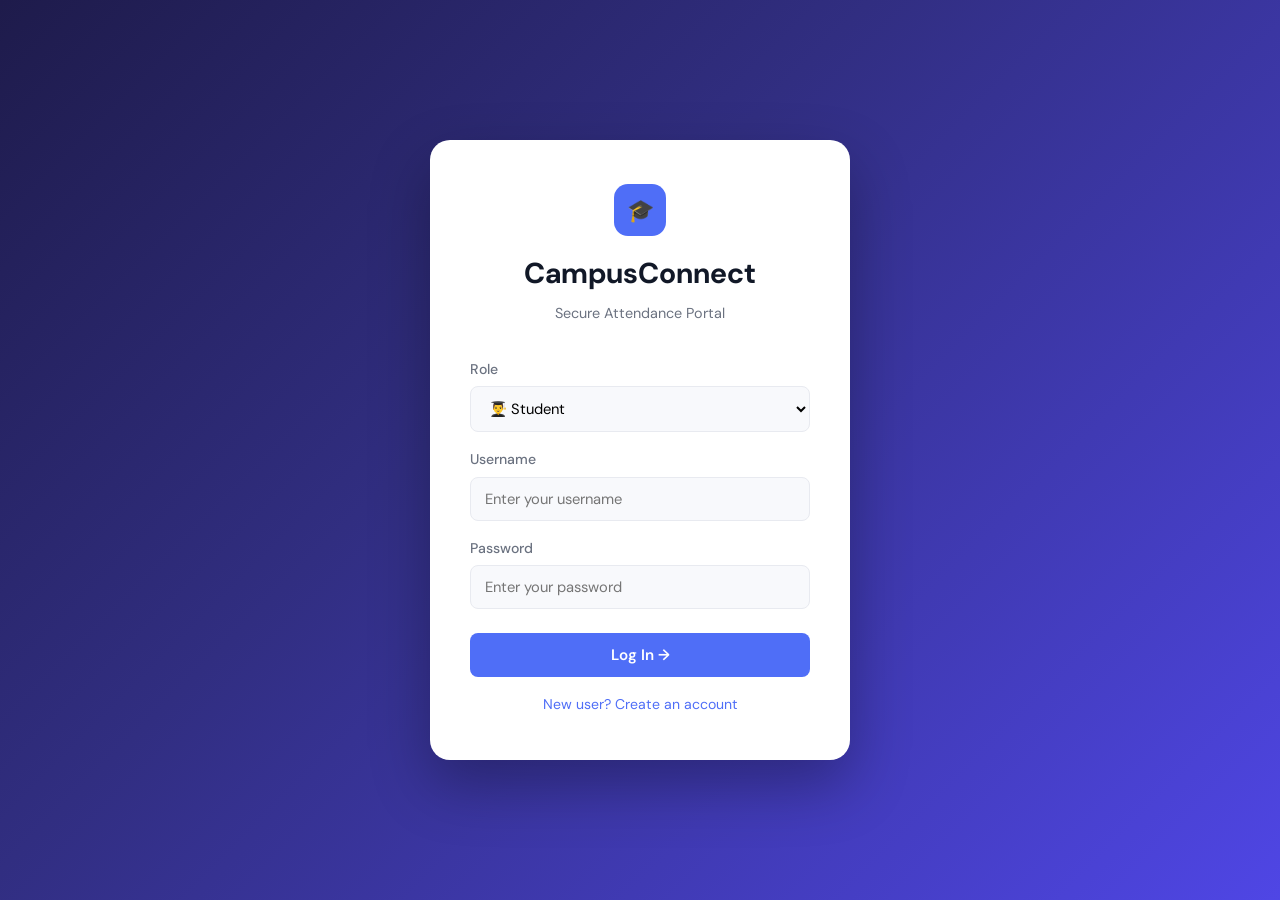
==== index.html @ d9d054f9 "Add files via upload" ====
<!DOCTYPE html>
<html lang="en">
<head>
  <meta charset="UTF-8">
  <title>CampusConnect — Login</title>
  <meta name="viewport" content="width=device-width, initial-scale=1.0">
  <link rel="stylesheet" href="style.css">
  <link rel="preconnect" href="https://fonts.googleapis.com">
  <link href="https://fonts.googleapis.com/css2?family=DM+Sans:wght@300;400;500;600;700&family=DM+Mono:wght@400;500&display=swap" rel="stylesheet">
</head>
<body>

<div class="login-wrapper">
  <div class="login-card">

    <div class="card-header-login">
      <div style="width:52px;height:52px;background:var(--primary);border-radius:14px;display:flex;align-items:center;justify-content:center;margin:0 auto 14px;font-size:22px;color:white;">🎓</div>
      <h1>CampusConnect</h1>
      <p>Secure Attendance Portal</p>
    </div>

    <!-- LOGIN -->
    <div id="loginBox">
      <div class="input-group">
        <label>Role</label>
        <select id="role">
          <option value="student">👨‍🎓 Student</option>
          <option value="faculty">👨‍🏫 Faculty</option>
          <option value="parent">👨‍👩‍👧 Parent</option>
          <option value="admin">👨‍💼 Admin</option>
        </select>
      </div>
      <div class="input-group">
        <label>Username</label>
        <input id="username" placeholder="Enter your username" autocomplete="off">
      </div>
      <div class="input-group">
        <label>Password</label>
        <input id="password" type="password" placeholder="Enter your password">
      </div>
      <button onclick="login()">Log In →</button>
      <p class="link" onclick="showRegister()">New user? Create an account</p>
    </div>

    <!-- REGISTER -->
    <div id="registerBox" style="display:none">
      <div class="input-group">
        <label>I am a...</label>
        <select id="regRole">
          <option value="student">Student</option>
          <option value="faculty">Faculty</option>
          <option value="parent">Parent</option>
          <option value="admin">Admin</option>
        </select>
      </div>
      <div class="input-group">
        <label>Username</label>
        <input id="regUsername" placeholder="Choose a username" autocomplete="off">
      </div>
      <div class="input-group">
        <label>Password</label>
        <input id="regPassword" type="password" placeholder="Choose a password">
      </div>
      <button onclick="register()">Create Account →</button>
      <p class="link" onclick="showLogin()">← Back to login</p>
    </div>

  </div>
</div>

<div id="toast" class="toast"></div>
<script src="script.js"></script>
</body>
</html>
---- style.css ----
@import url('https://fonts.googleapis.com/css2?family=DM+Sans:wght@300;400;500;600;700&family=DM+Mono:wght@400;500&display=swap');

/* ── TOKENS ────────────────────────────────────────────── */
:root {
  --bg:        #f4f6fb;
  --surface:   #ffffff;
  --surface2:  #f8f9fc;
  --border:    #e8eaf0;
  --primary:   #4f6ef7;
  --primary-d: #3a57e8;
  --primary-l: #eef1fe;
  --success:   #10b981;
  --success-l: #d1fae5;
  --warning:   #f59e0b;
  --warning-l: #fef3c7;
  --danger:    #ef4444;
  --danger-l:  #fee2e2;
  --info:      #3b82f6;
  --info-l:    #dbeafe;
  --text-1:    #111827;
  --text-2:    #6b7280;
  --text-3:    #9ca3af;
  --shadow-sm: 0 1px 3px rgba(0,0,0,.06), 0 1px 2px rgba(0,0,0,.04);
  --shadow:    0 4px 16px rgba(0,0,0,.07);
  --shadow-lg: 0 10px 40px rgba(0,0,0,.10);
  --radius:    14px;
  --radius-sm: 8px;
  --sidebar-w: 240px;
  --font: 'DM Sans', sans-serif;
  --mono: 'DM Mono', monospace;
}

/* ── RESET ─────────────────────────────────────────────── */
*, *::before, *::after { box-sizing: border-box; margin: 0; padding: 0; }
body { font-family: var(--font); background: var(--bg); color: var(--text-1); font-size: 15px; line-height: 1.6; height: 100vh; overflow: hidden; }
a { text-decoration: none; color: inherit; }
button { font-family: var(--font); cursor: pointer; border: none; }
input, select, textarea { font-family: var(--font); }

/* ── SHELL ─────────────────────────────────────────────── */
.app-shell { display: flex; height: 100vh; width: 100vw; overflow: hidden; }

/* ── SIDEBAR ───────────────────────────────────────────── */
.sidebar {
  width: var(--sidebar-w);
  background: var(--surface);
  border-right: 1px solid var(--border);
  display: flex;
  flex-direction: column;
  flex-shrink: 0;
  transition: transform .25s ease;
  z-index: 200;
  overflow: hidden;
}

.sidebar-brand {
  display: flex;
  align-items: center;
  gap: 12px;
  padding: 22px 20px 18px;
  border-bottom: 1px solid var(--border);
}
.brand-icon {
  width: 36px; height: 36px;
  background: var(--primary);
  border-radius: 10px;
  display: flex; align-items: center; justify-content: center;
  color: white; font-size: 16px;
  flex-shrink: 0;
}
.brand-name { font-weight: 700; font-size: 1rem; color: var(--text-1); }

.sidebar-nav {
  flex: 1;
  padding: 14px 12px;
  display: flex;
  flex-direction: column;
  gap: 4px;
  overflow-y: auto;
}

.nav-item {
  display: flex;
  align-items: center;
  gap: 12px;
  padding: 10px 14px;
  border-radius: var(--radius-sm);
  color: var(--text-2);
  font-weight: 500;
  font-size: .9rem;
  transition: all .15s;
  position: relative;
}
.nav-item i { width: 18px; text-align: center; font-size: 15px; }
.nav-item:hover { background: var(--surface2); color: var(--text-1); }
.nav-item.active { background: var(--primary-l); color: var(--primary); }
.nav-item.active i { color: var(--primary); }
.nav-badge {
  margin-left: auto;
  width: 8px; height: 8px;
  background: var(--danger);
  border-radius: 50%;
}

.sidebar-footer {
  padding: 14px 12px;
  border-top: 1px solid var(--border);
  display: flex;
  align-items: center;
  gap: 10px;
}
.user-pill {
  flex: 1;
  display: flex;
  align-items: center;
  gap: 10px;
  cursor: pointer;
  overflow: hidden;
}
.user-avatar {
  width: 34px; height: 34px;
  background: var(--primary);
  border-radius: 50%;
  display: flex; align-items: center; justify-content: center;
  color: white; font-weight: 700; font-size: .85rem;
  flex-shrink: 0;
}
.user-name { font-weight: 600; font-size: .85rem; white-space: nowrap; overflow: hidden; text-overflow: ellipsis; }
.user-role { font-size: .75rem; color: var(--text-2); text-transform: capitalize; }
.logout-btn {
  width: 32px; height: 32px;
  border-radius: var(--radius-sm);
  background: var(--danger-l);
  color: var(--danger);
  display: flex; align-items: center; justify-content: center;
  font-size: 14px;
  transition: background .15s;
  flex-shrink: 0;
}
.logout-btn:hover { background: var(--danger); color: white; }

/* ── MAIN AREA ─────────────────────────────────────────── */
.main-area {
  flex: 1;
  display: flex;
  flex-direction: column;
  overflow: hidden;
  min-width: 0;
}

/* ── TOPBAR ────────────────────────────────────────────── */
.topbar {
  background: var(--surface);
  border-bottom: 1px solid var(--border);
  padding: 0 28px;
  height: 64px;
  display: flex;
  align-items: center;
  gap: 16px;
  flex-shrink: 0;
  z-index: 100;
}
.sidebar-toggle {
  display: none;
  background: none;
  color: var(--text-2);
  font-size: 18px;
  padding: 6px;
}
.topbar-left { flex: 1; min-width: 0; }
.page-title { font-size: 1.2rem; font-weight: 700; }
.page-date { font-size: .8rem; color: var(--text-2); }
.topbar-right { display: flex; align-items: center; gap: 12px; flex-shrink: 0; }

.subject-pill {
  background: var(--surface2);
  border: 1px solid var(--border);
  border-radius: 20px;
  padding: 6px 14px;
  font-size: .85rem;
  color: var(--text-1);
  font-weight: 500;
  outline: none;
  cursor: pointer;
}
.subject-pill-sm { padding: 5px 12px; font-size: .8rem; }
.notif-btn {
  position: relative;
  width: 38px; height: 38px;
  border-radius: 50%;
  background: var(--surface2);
  border: 1px solid var(--border);
  color: var(--text-2);
  font-size: 15px;
  display: flex; align-items: center; justify-content: center;
  transition: all .15s;
}
.notif-btn:hover { background: var(--primary-l); color: var(--primary); }
.notif-dot {
  position: absolute; top: 6px; right: 6px;
  width: 7px; height: 7px;
  background: var(--danger);
  border-radius: 50%;
  border: 1.5px solid white;
}

/* ── CONTENT AREA ──────────────────────────────────────── */
.content-area {
  flex: 1;
  overflow-y: auto;
  padding: 28px;
}

/* ── TAB PANES ─────────────────────────────────────────── */
.tab-pane { display: none; animation: fadeIn .2s ease; }
.tab-pane.active { display: block; }
@keyframes fadeIn { from { opacity:0; transform:translateY(6px); } to { opacity:1; transform:none; } }

/* ── CARD ──────────────────────────────────────────────── */
.card {
  background: var(--surface);
  border: 1px solid var(--border);
  border-radius: var(--radius);
  padding: 22px 24px;
  box-shadow: var(--shadow-sm);
}
.card-header {
  display: flex;
  align-items: center;
  justify-content: space-between;
  margin-bottom: 18px;
  flex-wrap: wrap;
  gap: 10px;
}
.card-header h3 { font-size: 1rem; font-weight: 600; color: var(--text-1); }
.card-tag {
  font-size: .8rem;
  font-weight: 600;
  padding: 3px 10px;
  border-radius: 20px;
  background: var(--primary-l);
  color: var(--primary);
}

/* ── WELCOME BANNER ────────────────────────────────────── */
.welcome-banner {
  border-radius: var(--radius);
  padding: 28px 32px;
  margin-bottom: 24px;
  display: flex;
  align-items: center;
  justify-content: space-between;
  background: linear-gradient(135deg, var(--primary) 0%, #7c3aed 100%);
  color: white;
  position: relative;
  overflow: hidden;
}
.welcome-banner::before {
  content: '';
  position: absolute;
  right: -40px; top: -40px;
  width: 200px; height: 200px;
  border-radius: 50%;
  background: rgba(255,255,255,.08);
}
.welcome-banner::after {
  content: '';
  position: absolute;
  right: 40px; bottom: -60px;
  width: 160px; height: 160px;
  border-radius: 50%;
  background: rgba(255,255,255,.06);
}
.fac-banner { background: linear-gradient(135deg, #0ea5e9 0%, #0284c7 100%); }
.par-banner { background: linear-gradient(135deg, #10b981 0%, #059669 100%); }
.admin-banner { background: linear-gradient(135deg, #8b5cf6 0%, #6d28d9 100%); }
.banner-text h2 { font-size: 1.5rem; font-weight: 700; margin-bottom: 4px; }
.banner-text p { font-size: .9rem; opacity: .85; }
.banner-badge { font-size: 3rem; opacity: .9; position: relative; z-index: 1; }

/* ── STAT CARDS ────────────────────────────────────────── */
.stat-row {
  display: grid;
  grid-template-columns: repeat(auto-fit, minmax(170px, 1fr));
  gap: 16px;
  margin-bottom: 24px;
}
.stat-card {
  background: var(--surface);
  border: 1px solid var(--border);
  border-radius: var(--radius);
  padding: 18px 20px;
  box-shadow: var(--shadow-sm);
  display: flex;
  align-items: center;
  gap: 14px;
  transition: transform .15s, box-shadow .15s;
}
.stat-card:hover { transform: translateY(-2px); box-shadow: var(--shadow); }
.stat-icon {
  width: 44px; height: 44px;
  border-radius: 12px;
  display: flex; align-items: center; justify-content: center;
  font-size: 18px;
  flex-shrink: 0;
}
.stat-icon.blue   { background: var(--primary-l); color: var(--primary); }
.stat-icon.green  { background: var(--success-l); color: var(--success); }
.stat-icon.yellow { background: var(--warning-l); color: var(--warning); }
.stat-icon.red    { background: var(--danger-l);  color: var(--danger); }
.stat-icon.purple { background: #ede9fe; color: #7c3aed; }
.stat-value { font-size: 1.5rem; font-weight: 700; line-height: 1.2; }
.stat-label { font-size: .78rem; color: var(--text-2); font-weight: 500; }

/* ── TWO COLUMN ────────────────────────────────────────── */
.two-col {
  display: grid;
  grid-template-columns: 1fr 1fr;
  gap: 20px;
  margin-bottom: 24px;
}

/* ── CHART ─────────────────────────────────────────────── */
.chart-wrap {
  position: relative;
  height: 280px;
  width: 100%;
}

/* ── ALERT LIST ────────────────────────────────────────── */
.alert-list { display: flex; flex-direction: column; gap: 10px; max-height: 300px; overflow-y: auto; }
.alert-item {
  padding: 12px 14px;
  border-radius: var(--radius-sm);
  font-size: .88rem;
  border-left: 4px solid;
  line-height: 1.5;
}
.alert-item.warning    { background: var(--warning-l); border-color: var(--warning); color: #92400e; }
.alert-item.motivation { background: var(--info-l);    border-color: var(--info);    color: #1e40af; }
.alert-item.critical   { background: var(--danger-l);  border-color: var(--danger);  color: #991b1b; }
.empty-msg { color: var(--text-3); font-size: .88rem; padding: 20px 0; text-align: center; }

/* ── BUTTONS ───────────────────────────────────────────── */
.btn {
  display: inline-flex; align-items: center; justify-content: center;
  gap: 8px; padding: 9px 18px;
  border-radius: var(--radius-sm);
  font-size: .88rem; font-weight: 600;
  transition: all .15s;
  border: none; cursor: pointer;
}
.btn-lg { padding: 12px 22px; font-size: .95rem; }
.btn-sm { padding: 6px 12px; font-size: .8rem; }
.btn-primary  { background: var(--primary);  color: white; }
.btn-primary:hover  { background: var(--primary-d); transform: translateY(-1px); }
.btn-secondary { background: var(--surface2); color: var(--text-1); border: 1px solid var(--border); }
.btn-secondary:hover { background: var(--border); }
.btn-warning  { background: var(--warning-l); color: #92400e; border: 1px solid #fcd34d; }
.btn-warning:hover  { background: var(--warning); color: white; }
.btn-info     { background: var(--info-l);    color: #1e40af; border: 1px solid #93c5fd; }
.btn-info:hover     { background: var(--info);    color: white; }
.btn-danger   { background: var(--danger-l);  color: var(--danger); border: 1px solid #fca5a5; }
.btn-danger:hover   { background: var(--danger);  color: white; }

/* ── FORM FIELDS ───────────────────────────────────────── */
.field {
  width: 100%;
  padding: 9px 13px;
  border: 1px solid var(--border);
  border-radius: var(--radius-sm);
  font-size: .88rem;
  color: var(--text-1);
  background: var(--surface2);
  outline: none;
  transition: border-color .15s;
}
.field:focus { border-color: var(--primary); background: white; }
.field-sm { width: auto; min-width: 160px; }
.input-row { display: flex; gap: 10px; align-items: center; }
.input-row .field { flex: 1; }

/* ── MARK ATTENDANCE ───────────────────────────────────── */
.mark-grid {
  display: grid;
  grid-template-columns: 1fr auto 1fr;
  gap: 20px;
  align-items: center;
  padding: 10px 0;
}
.mark-box { display: flex; flex-direction: column; align-items: center; gap: 14px; }
.mark-label { font-size: .85rem; color: var(--text-2); font-weight: 500; }
.mark-divider {
  font-size: .8rem; font-weight: 700; color: var(--text-3);
  background: var(--surface2); border: 1px solid var(--border);
  border-radius: 50%; width: 36px; height: 36px;
  display: flex; align-items: center; justify-content: center;
}

/* ── TABLE ─────────────────────────────────────────────── */
.table-wrap { overflow-x: auto; }
table { width: 100%; border-collapse: collapse; font-size: .88rem; }
thead { background: var(--surface2); }
th { padding: 11px 14px; text-align: left; font-weight: 600; color: var(--text-2); font-size: .8rem; text-transform: uppercase; letter-spacing: .04em; border-bottom: 1px solid var(--border); white-space: nowrap; }
td { padding: 11px 14px; border-bottom: 1px solid var(--border); color: var(--text-1); }
tr:last-child td { border-bottom: none; }
tr:hover td { background: var(--surface2); }
.pct-badge {
  display: inline-block;
  padding: 2px 9px;
  border-radius: 20px;
  font-weight: 600; font-size: .8rem;
}
.pct-badge.good    { background: var(--success-l); color: #065f46; }
.pct-badge.ok      { background: var(--warning-l); color: #92400e; }
.pct-badge.bad     { background: var(--danger-l);  color: #991b1b; }

/* ── NOTES ─────────────────────────────────────────────── */
.notes-grid { display: flex; flex-direction: column; gap: 10px; }
.note-item {
  display: flex; align-items: center;
  gap: 14px; padding: 13px 16px;
  background: var(--surface2); border: 1px solid var(--border);
  border-radius: var(--radius-sm);
  transition: box-shadow .15s;
}
.note-item:hover { box-shadow: var(--shadow-sm); }
.note-icon {
  width: 38px; height: 38px;
  border-radius: 10px;
  display: flex; align-items: center; justify-content: center;
  font-size: 16px; flex-shrink: 0;
}
.note-icon.note-type    { background: var(--primary-l); color: var(--primary); }
.note-icon.imp-type     { background: var(--warning-l); color: var(--warning); }
.note-icon.locked-type  { background: var(--surface2);  color: var(--text-3); border: 1px solid var(--border); }
.note-meta { flex: 1; min-width: 0; }
.note-title { font-weight: 600; font-size: .9rem; }
.note-sub { font-size: .78rem; color: var(--text-2); margin-top: 2px; }
.note-tag {
  font-size: .72rem; font-weight: 600; padding: 2px 8px; border-radius: 10px;
}
.note-tag.imp { background: var(--warning-l); color: #92400e; }
.note-tag.locked { background: var(--danger-l); color: var(--danger); }

/* ── CHAT ──────────────────────────────────────────────── */
.chat-card { display: flex; flex-direction: column; height: calc(100vh - 180px); }
.chat-body {
  flex: 1; overflow-y: auto;
  padding: 10px 0; display: flex; flex-direction: column; gap: 8px;
  min-height: 200px;
}
.chat-msg {
  display: flex; align-items: flex-start; gap: 10px;
  animation: fadeIn .2s ease;
}
.chat-msg-avatar {
  width: 30px; height: 30px; border-radius: 50%;
  background: var(--primary); color: white;
  font-size: .75rem; font-weight: 700;
  display: flex; align-items: center; justify-content: center;
  flex-shrink: 0;
}
.chat-msg-bubble {
  background: var(--surface2); border: 1px solid var(--border);
  border-radius: 0 10px 10px 10px;
  padding: 8px 12px; max-width: 70%;
}
.chat-msg-bubble strong { font-size: .82rem; color: var(--primary); }
.chat-msg-bubble p { font-size: .88rem; margin-top: 2px; }
.chat-footer {
  display: flex; gap: 10px; padding-top: 14px;
  border-top: 1px solid var(--border); margin-top: 10px;
}

/* ── PROFILE ───────────────────────────────────────────── */
.profile-body { display: flex; flex-direction: column; gap: 12px; }
.profile-row {
  display: flex; align-items: center; gap: 14px;
  padding: 12px 14px; background: var(--surface2);
  border-radius: var(--radius-sm); border: 1px solid var(--border);
}
.profile-row i { color: var(--primary); width: 18px; text-align: center; }
.profile-row .pr-label { font-size: .78rem; color: var(--text-2); margin-bottom: 1px; }
.profile-row .pr-value { font-weight: 600; font-size: .92rem; }

/* ── QR ────────────────────────────────────────────────── */
.qr-frame {
  display: inline-block;
  padding: 16px; background: white;
  border: 2px solid var(--border); border-radius: var(--radius);
  box-shadow: var(--shadow);
}
.captcha-code {
  font-family: var(--mono);
  font-size: 2.4rem; font-weight: 500;
  color: var(--primary); letter-spacing: 8px;
  background: var(--primary-l); padding: 12px 24px;
  border-radius: var(--radius-sm); display: inline-block;
}
.qr-timer { font-size: .9rem; color: var(--danger); font-weight: 600; margin-top: 10px; }

/* ── UPLOAD AREA ───────────────────────────────────────── */
.upload-area { display: flex; flex-direction: column; gap: 14px; }
.upload-type-row { display: flex; gap: 12px; }
.radio-pill {
  display: flex; align-items: center; gap: 6px;
  padding: 7px 14px; border-radius: 20px;
  border: 1.5px solid var(--border); background: var(--surface2);
  cursor: pointer; font-size: .85rem; font-weight: 500;
  transition: all .15s;
}
.radio-pill:has(input:checked) { border-color: var(--primary); background: var(--primary-l); color: var(--primary); }
.radio-pill input { display: none; }

/* ── MODAL ─────────────────────────────────────────────── */
.modal-overlay {
  position: fixed; inset: 0;
  background: rgba(0,0,0,.5);
  z-index: 1000;
  display: flex; align-items: center; justify-content: center;
}
.modal-box {
  background: var(--surface);
  border-radius: var(--radius);
  padding: 24px;
  width: 90%; max-width: 480px;
  box-shadow: var(--shadow-lg);
}
.modal-header {
  display: flex; align-items: center; justify-content: space-between;
  margin-bottom: 16px;
}
.modal-header h3 { font-size: 1.1rem; font-weight: 600; }
.modal-close {
  width: 32px; height: 32px; border-radius: 50%;
  background: var(--surface2); color: var(--text-2);
  display: flex; align-items: center; justify-content: center;
  font-size: 15px; transition: all .15s;
}
.modal-close:hover { background: var(--danger-l); color: var(--danger); }

/* ── TOAST ─────────────────────────────────────────────── */
.toast {
  position: fixed; bottom: 28px; left: 50%;
  transform: translateX(-50%) translateY(80px);
  background: var(--text-1); color: white;
  padding: 11px 22px; border-radius: 30px;
  font-size: .88rem; font-weight: 500;
  box-shadow: var(--shadow-lg);
  z-index: 9999;
  transition: transform .3s cubic-bezier(0.34,1.56,0.64,1);
  white-space: nowrap;
}
.toast.show { transform: translateX(-50%) translateY(0); }
.toast.success { background: var(--success); }
.toast.error   { background: var(--danger);  }
.toast.info    { background: var(--primary); }

/* ── HELPER ────────────────────────────────────────────── */
.helper-text { font-size: .84rem; color: var(--text-2); line-height: 1.5; }
.hint-text { font-size: .8rem; color: var(--text-2); }
.hint-text i { margin-right: 4px; }

/* ── LOGIN PAGE ────────────────────────────────────────── */
.login-wrapper {
  display: flex; justify-content: center; align-items: center;
  width: 100%; height: 100vh;
  background: linear-gradient(135deg, #1e1b4b 0%, #312e81 40%, #4f46e5 100%);
}
.login-card {
  background: white; border-radius: 20px;
  padding: 44px 40px; width: 100%; max-width: 420px;
  box-shadow: 0 25px 60px rgba(0,0,0,.3);
}
.card-header-login { text-align: center; margin-bottom: 32px; }
.card-header-login h1 { font-size: 1.8rem; font-weight: 700; color: var(--text-1); }
.card-header-login p  { color: var(--text-2); font-size: .9rem; margin-top: 6px; }
.input-group { margin-bottom: 16px; }
.input-group label { display: block; margin-bottom: 6px; font-weight: 500; font-size: .88rem; color: var(--text-2); }
.input-group input,
.input-group select { width: 100%; padding: 11px 14px; border: 1.5px solid var(--border); border-radius: var(--radius-sm); font-size: .92rem; outline: none; transition: border-color .15s; background: var(--surface2); }
.input-group input:focus,
.input-group select:focus { border-color: var(--primary); background: white; }
.login-card button[onclick] {
  width: 100%; padding: 12px; background: var(--primary);
  color: white; border: none; border-radius: var(--radius-sm);
  font-size: .95rem; font-weight: 600; cursor: pointer;
  margin-top: 8px; transition: background .15s;
}
.login-card button[onclick]:hover { background: var(--primary-d); }
.link { text-align: center; margin-top: 16px; font-size: .88rem; color: var(--primary); cursor: pointer; }
.link:hover { text-decoration: underline; }

/* ── SCROLLBAR ─────────────────────────────────────────── */
::-webkit-scrollbar { width: 5px; height: 5px; }
::-webkit-scrollbar-track { background: transparent; }
::-webkit-scrollbar-thumb { background: var(--border); border-radius: 10px; }

/* ── RESPONSIVE ────────────────────────────────────────── */
@media (max-width: 900px) {
  .two-col { grid-template-columns: 1fr; }
  .sidebar { position: fixed; left: 0; top: 0; height: 100%; transform: translateX(-100%); z-index:500; }
  .sidebar.open { transform: translateX(0); box-shadow: var(--shadow-lg); }
  .sidebar-toggle { display: flex; }
  .content-area { padding: 18px; }
  .mark-grid { grid-template-columns: 1fr; }
  .mark-divider { display: none; }
}
@media (max-width: 600px) {
  /* Login page */
  .login-wrapper { align-items: flex-end; padding: 0; }
  .login-card {
    border-radius: 24px 24px 0 0;
    padding: 32px 22px 40px;
    max-width: 100%;
    box-shadow: 0 -8px 40px rgba(0,0,0,.25);
  }
  .card-header-login h1 { font-size: 1.5rem; }
  .card-header-login { margin-bottom: 22px; }
  .input-group input, .input-group select { font-size: 16px; padding: 13px 14px; }
  .login-card button[onclick] { padding: 14px; font-size: 1rem; }
}
@media (max-width: 500px) {
  .stat-row { grid-template-columns: 1fr 1fr; }
  .topbar { padding: 0 12px; height: 54px; }
  .page-title { font-size: 1rem; }
}

/* Toast above bottom nav on mobile */
@media (max-width: 768px) {
  .toast { bottom: calc(76px + env(safe-area-inset-bottom)); }
}
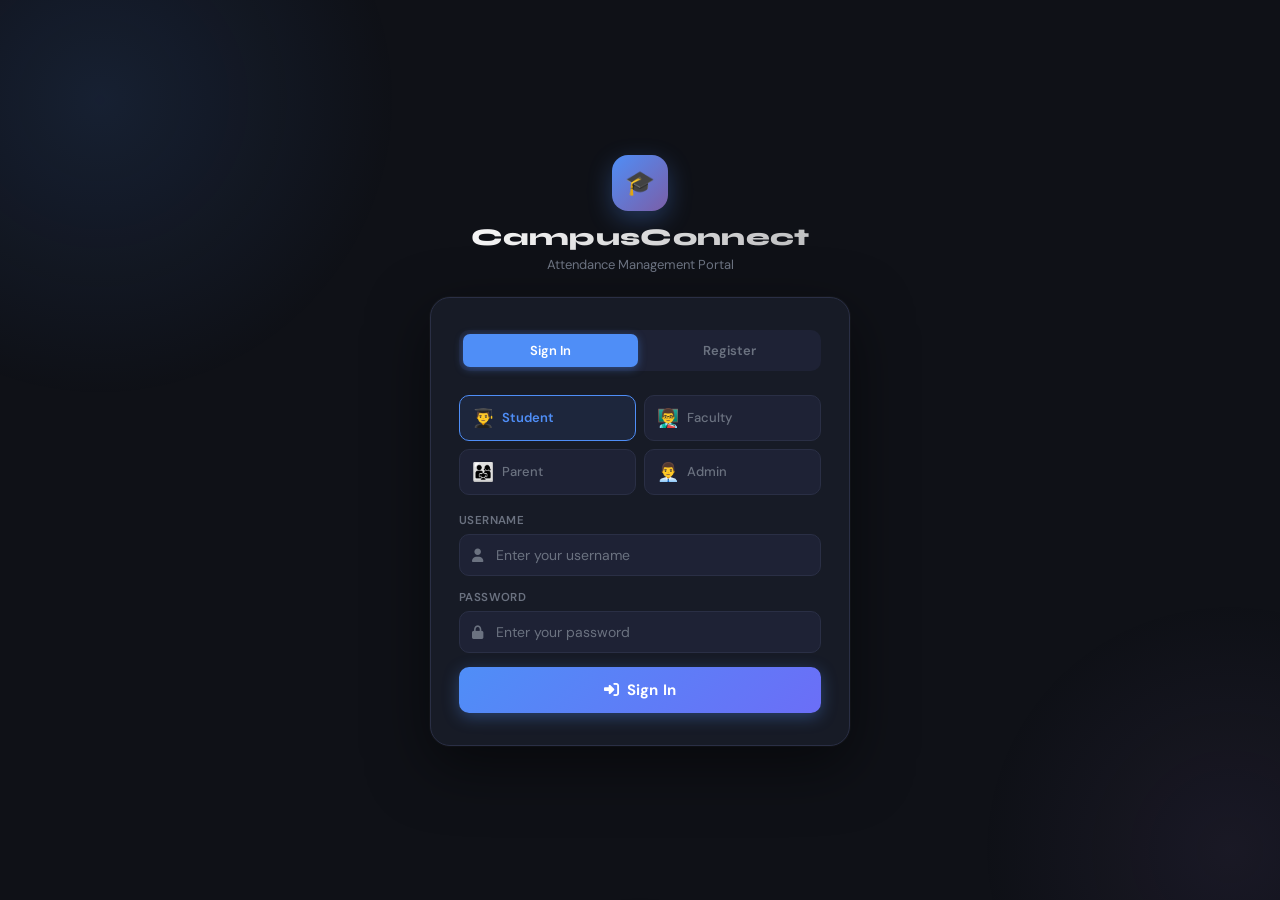
==== commit ba223c0b: "Add files via upload" ====
--- a/index.html
+++ b/index.html
@@ -1,74 +1,426 @@
-<!DOCTYPE html>
-<html lang="en">
-<head>
-  <meta charset="UTF-8">
-  <title>CampusConnect — Login</title>
-  <meta name="viewport" content="width=device-width, initial-scale=1.0">
-  <link rel="stylesheet" href="style.css">
-  <link rel="preconnect" href="https://fonts.googleapis.com">
-  <link href="https://fonts.googleapis.com/css2?family=DM+Sans:wght@300;400;500;600;700&family=DM+Mono:wght@400;500&display=swap" rel="stylesheet">
-</head>
-<body>
-
-<div class="login-wrapper">
-  <div class="login-card">
-
-    <div class="card-header-login">
-      <div style="width:52px;height:52px;background:var(--primary);border-radius:14px;display:flex;align-items:center;justify-content:center;margin:0 auto 14px;font-size:22px;color:white;">🎓</div>
-      <h1>CampusConnect</h1>
-      <p>Secure Attendance Portal</p>
-    </div>
-
-    <!-- LOGIN -->
-    <div id="loginBox">
-      <div class="input-group">
-        <label>Role</label>
-        <select id="role">
-          <option value="student">👨‍🎓 Student</option>
-          <option value="faculty">👨‍🏫 Faculty</option>
-          <option value="parent">👨‍👩‍👧 Parent</option>
-          <option value="admin">👨‍💼 Admin</option>
-        </select>
-      </div>
-      <div class="input-group">
-        <label>Username</label>
-        <input id="username" placeholder="Enter your username" autocomplete="off">
-      </div>
-      <div class="input-group">
-        <label>Password</label>
-        <input id="password" type="password" placeholder="Enter your password">
-      </div>
-      <button onclick="login()">Log In →</button>
-      <p class="link" onclick="showRegister()">New user? Create an account</p>
-    </div>
-
-    <!-- REGISTER -->
-    <div id="registerBox" style="display:none">
-      <div class="input-group">
-        <label>I am a...</label>
-        <select id="regRole">
-          <option value="student">Student</option>
-          <option value="faculty">Faculty</option>
-          <option value="parent">Parent</option>
-          <option value="admin">Admin</option>
-        </select>
-      </div>
-      <div class="input-group">
-        <label>Username</label>
-        <input id="regUsername" placeholder="Choose a username" autocomplete="off">
-      </div>
-      <div class="input-group">
-        <label>Password</label>
-        <input id="regPassword" type="password" placeholder="Choose a password">
-      </div>
-      <button onclick="register()">Create Account →</button>
-      <p class="link" onclick="showLogin()">← Back to login</p>
-    </div>
-
-  </div>
-</div>
-
-<div id="toast" class="toast"></div>
-<script src="script.js"></script>
-</body>
-</html>+<!DOCTYPE html>
+<html lang="en">
+<head>
+  <meta charset="UTF-8">
+  <title>CampusConnect — Login</title>
+  <meta name="viewport" content="width=device-width, initial-scale=1.0, maximum-scale=1.0">
+  <link href="https://fonts.googleapis.com/css2?family=Syne:wght@700;800&family=DM+Sans:wght@300;400;500;600&display=swap" rel="stylesheet">
+  <link rel="stylesheet" href="https://cdnjs.cloudflare.com/ajax/libs/font-awesome/6.4.0/css/all.min.css">
+  <style>
+    *, *::before, *::after { box-sizing: border-box; margin: 0; padding: 0; }
+
+    :root {
+      --primary: #4f8ef7;
+      --primary-d: #3a7de0;
+      --bg: #0f1117;
+      --surface: #171b26;
+      --surface2: #1e2235;
+      --border: #2a2f45;
+      --text: #e8eaf0;
+      --muted: #6b7280;
+      --green: #22c55e;
+      --red: #ef4444;
+    }
+
+    body {
+      font-family: 'DM Sans', sans-serif;
+      background: var(--bg);
+      color: var(--text);
+      min-height: 100vh;
+      display: flex;
+      align-items: center;
+      justify-content: center;
+      padding: 20px;
+      position: relative;
+      overflow: hidden;
+    }
+
+    /* Animated background blobs */
+    body::before {
+      content: '';
+      position: fixed;
+      top: -200px; left: -200px;
+      width: 600px; height: 600px;
+      background: radial-gradient(circle, rgba(79,142,247,0.12) 0%, transparent 70%);
+      border-radius: 50%;
+      animation: float 8s ease-in-out infinite;
+      pointer-events: none;
+    }
+    body::after {
+      content: '';
+      position: fixed;
+      bottom: -200px; right: -200px;
+      width: 500px; height: 500px;
+      background: radial-gradient(circle, rgba(123,94,167,0.1) 0%, transparent 70%);
+      border-radius: 50%;
+      animation: float 10s ease-in-out infinite reverse;
+      pointer-events: none;
+    }
+    @keyframes float {
+      0%, 100% { transform: translate(0,0); }
+      50% { transform: translate(30px, 20px); }
+    }
+
+    .login-wrapper {
+      width: 100%;
+      max-width: 420px;
+      position: relative;
+      z-index: 1;
+    }
+
+    /* Brand header above card */
+    .brand-header {
+      text-align: center;
+      margin-bottom: 24px;
+    }
+    .brand-logo {
+      width: 56px; height: 56px;
+      background: linear-gradient(135deg, var(--primary), #7b5ea7);
+      border-radius: 16px;
+      display: flex; align-items: center; justify-content: center;
+      font-size: 24px;
+      margin: 0 auto 12px;
+      box-shadow: 0 8px 24px rgba(79,142,247,0.3);
+    }
+    .brand-name {
+      font-family: 'Syne', sans-serif;
+      font-size: 24px;
+      font-weight: 800;
+      letter-spacing: 0.3px;
+      background: linear-gradient(135deg, #fff 0%, rgba(255,255,255,0.7) 100%);
+      -webkit-background-clip: text;
+      -webkit-text-fill-color: transparent;
+      background-clip: text;
+    }
+    .brand-sub {
+      font-size: 13px;
+      color: var(--muted);
+      margin-top: 4px;
+    }
+
+    /* Card */
+    .login-card {
+      background: var(--surface);
+      border: 1px solid var(--border);
+      border-radius: 20px;
+      padding: 32px 28px;
+      box-shadow: 0 20px 60px rgba(0,0,0,0.5), 0 0 0 1px rgba(255,255,255,0.03);
+    }
+
+    /* Tab switcher */
+    .tab-row {
+      display: flex;
+      background: var(--surface2);
+      border-radius: 10px;
+      padding: 4px;
+      margin-bottom: 24px;
+      gap: 4px;
+    }
+    .tab-btn {
+      flex: 1;
+      padding: 8px;
+      border: none;
+      border-radius: 7px;
+      background: none;
+      color: var(--muted);
+      font-family: 'DM Sans', sans-serif;
+      font-size: 13px;
+      font-weight: 600;
+      cursor: pointer;
+      transition: all .2s;
+    }
+    .tab-btn.active {
+      background: var(--primary);
+      color: #fff;
+      box-shadow: 0 2px 8px rgba(79,142,247,0.4);
+    }
+
+    /* Form fields */
+    .field-group {
+      margin-bottom: 14px;
+    }
+    .field-label {
+      display: block;
+      font-size: 11.5px;
+      font-weight: 600;
+      color: var(--muted);
+      letter-spacing: 0.4px;
+      text-transform: uppercase;
+      margin-bottom: 6px;
+    }
+    .field-wrap {
+      position: relative;
+    }
+    .field-wrap i {
+      position: absolute;
+      left: 13px;
+      top: 50%;
+      transform: translateY(-50%);
+      color: var(--muted);
+      font-size: 13px;
+      pointer-events: none;
+    }
+    .field-input {
+      width: 100%;
+      padding: 11px 13px 11px 36px;
+      background: var(--surface2);
+      border: 1px solid var(--border);
+      border-radius: 10px;
+      color: var(--text);
+      font-family: 'DM Sans', sans-serif;
+      font-size: 14px;
+      outline: none;
+      transition: border-color .2s, box-shadow .2s;
+      -webkit-appearance: none;
+    }
+    .field-input:focus {
+      border-color: var(--primary);
+      box-shadow: 0 0 0 3px rgba(79,142,247,0.15);
+    }
+    .field-input::placeholder { color: var(--muted); }
+    select.field-input { cursor: pointer; }
+
+    /* Login button */
+    .btn-login {
+      width: 100%;
+      padding: 13px;
+      background: linear-gradient(135deg, var(--primary), #6b6ef7);
+      color: #fff;
+      border: none;
+      border-radius: 10px;
+      font-family: 'DM Sans', sans-serif;
+      font-size: 15px;
+      font-weight: 700;
+      cursor: pointer;
+      margin-top: 6px;
+      transition: all .2s;
+      display: flex;
+      align-items: center;
+      justify-content: center;
+      gap: 8px;
+      box-shadow: 0 4px 16px rgba(79,142,247,0.35);
+      letter-spacing: 0.2px;
+    }
+    .btn-login:hover {
+      transform: translateY(-1px);
+      box-shadow: 0 6px 20px rgba(79,142,247,0.45);
+    }
+    .btn-login:active { transform: translateY(0); }
+    .btn-login.loading { opacity: 0.7; pointer-events: none; }
+
+    /* Divider */
+    .divider {
+      text-align: center;
+      color: var(--muted);
+      font-size: 12px;
+      margin: 16px 0;
+      position: relative;
+    }
+    .divider::before, .divider::after {
+      content: '';
+      position: absolute;
+      top: 50%;
+      width: 42%;
+      height: 1px;
+      background: var(--border);
+    }
+    .divider::before { left: 0; }
+    .divider::after { right: 0; }
+
+    /* Role badges */
+    .role-pills {
+      display: grid;
+      grid-template-columns: 1fr 1fr;
+      gap: 8px;
+      margin-bottom: 18px;
+    }
+    .role-pill {
+      display: flex;
+      align-items: center;
+      gap: 8px;
+      padding: 10px 12px;
+      border: 1.5px solid var(--border);
+      border-radius: 10px;
+      background: var(--surface2);
+      cursor: pointer;
+      transition: all .2s;
+      font-size: 13px;
+      font-weight: 500;
+      color: var(--muted);
+    }
+    .role-pill:hover { border-color: var(--primary); color: var(--text); }
+    .role-pill.selected {
+      border-color: var(--primary);
+      background: rgba(79,142,247,0.1);
+      color: var(--primary);
+      font-weight: 600;
+    }
+    .role-pill .role-icon { font-size: 18px; }
+
+    /* Toast */
+    .toast {
+      position: fixed;
+      bottom: 28px;
+      left: 50%;
+      transform: translateX(-50%) translateY(80px);
+      background: #1e2235;
+      color: var(--text);
+      border: 1px solid var(--border);
+      padding: 11px 22px;
+      border-radius: 30px;
+      font-size: 13px;
+      font-weight: 500;
+      box-shadow: 0 8px 32px rgba(0,0,0,.5);
+      z-index: 9999;
+      transition: transform .3s cubic-bezier(0.34,1.56,0.64,1);
+      white-space: nowrap;
+      pointer-events: none;
+    }
+    .toast.show { transform: translateX(-50%) translateY(0); }
+    .toast.success { background: rgba(34,197,94,0.15); border-color: var(--green); color: var(--green); }
+    .toast.danger  { background: rgba(239,68,68,0.15);  border-color: var(--red);   color: var(--red); }
+
+    /* Mobile */
+    @media (max-width: 480px) {
+      body { align-items: flex-end; padding: 0; }
+      .login-wrapper { max-width: 100%; }
+      .brand-header { margin-bottom: 16px; padding-top: 32px; }
+      .login-card {
+        border-radius: 24px 24px 0 0;
+        padding: 28px 20px 40px;
+        border-bottom: none;
+      }
+      .field-input { font-size: 16px; padding: 13px 13px 13px 38px; }
+      .btn-login { padding: 15px; font-size: 16px; }
+    }
+  </style>
+</head>
+<body>
+
+<div class="login-wrapper">
+  <!-- Brand -->
+  <div class="brand-header">
+    <div class="brand-logo">🎓</div>
+    <div class="brand-name">CampusConnect</div>
+    <div class="brand-sub">Attendance Management Portal</div>
+  </div>
+
+  <!-- Card -->
+  <div class="login-card">
+
+    <!-- Tab switcher -->
+    <div class="tab-row">
+      <button class="tab-btn active" id="tabLogin" onclick="showLogin()">Sign In</button>
+      <button class="tab-btn" id="tabRegister" onclick="showRegister()">Register</button>
+    </div>
+
+    <!-- LOGIN FORM -->
+    <div id="loginBox">
+      <!-- Role selector -->
+      <div class="role-pills" id="rolePills">
+        <div class="role-pill selected" data-role="student" onclick="selectRole('student')">
+          <span class="role-icon">👨‍🎓</span><span>Student</span>
+        </div>
+        <div class="role-pill" data-role="faculty" onclick="selectRole('faculty')">
+          <span class="role-icon">👨‍🏫</span><span>Faculty</span>
+        </div>
+        <div class="role-pill" data-role="parent" onclick="selectRole('parent')">
+          <span class="role-icon">👨‍👩‍👧</span><span>Parent</span>
+        </div>
+        <div class="role-pill" data-role="admin" onclick="selectRole('admin')">
+          <span class="role-icon">👨‍💼</span><span>Admin</span>
+        </div>
+      </div>
+      <input type="hidden" id="role" value="student">
+
+      <div class="field-group">
+        <label class="field-label">Username</label>
+        <div class="field-wrap">
+          <i class="fas fa-user"></i>
+          <input class="field-input" id="username" placeholder="Enter your username" autocomplete="off" onkeydown="if(event.key==='Enter')document.getElementById('password').focus()">
+        </div>
+      </div>
+
+      <div class="field-group">
+        <label class="field-label">Password</label>
+        <div class="field-wrap">
+          <i class="fas fa-lock"></i>
+          <input class="field-input" id="password" type="password" placeholder="Enter your password" onkeydown="if(event.key==='Enter')login()">
+        </div>
+      </div>
+
+      <button class="btn-login" id="loginBtn" onclick="login()">
+        <i class="fas fa-sign-in-alt"></i> Sign In
+      </button>
+    </div>
+
+    <!-- REGISTER FORM -->
+    <div id="registerBox" style="display:none">
+      <div class="field-group">
+        <label class="field-label">Role</label>
+        <div class="field-wrap">
+          <i class="fas fa-user-tag"></i>
+          <select class="field-input" id="regRole">
+            <option value="student">👨‍🎓 Student</option>
+            <option value="faculty">👨‍🏫 Faculty</option>
+            <option value="parent">👨‍👩‍👧 Parent</option>
+            <option value="admin">👨‍💼 Admin</option>
+          </select>
+        </div>
+      </div>
+      <div class="field-group">
+        <label class="field-label">Username</label>
+        <div class="field-wrap">
+          <i class="fas fa-user"></i>
+          <input class="field-input" id="regUsername" placeholder="Choose a username" autocomplete="off">
+        </div>
+      </div>
+      <div class="field-group">
+        <label class="field-label">Password</label>
+        <div class="field-wrap">
+          <i class="fas fa-lock"></i>
+          <input class="field-input" id="regPassword" type="password" placeholder="Choose a password" onkeydown="if(event.key==='Enter')register()">
+        </div>
+      </div>
+      <button class="btn-login" onclick="register()">
+        <i class="fas fa-user-plus"></i> Create Account
+      </button>
+    </div>
+
+  </div>
+</div>
+
+<div id="toast" class="toast"></div>
+<script src="script.js"></script>
+<script>
+  function selectRole(role) {
+    document.getElementById('role').value = role;
+    document.querySelectorAll('.role-pill').forEach(p => {
+      p.classList.toggle('selected', p.dataset.role === role);
+    });
+  }
+  function showLogin() {
+    document.getElementById('loginBox').style.display = 'block';
+    document.getElementById('registerBox').style.display = 'none';
+    document.getElementById('tabLogin').classList.add('active');
+    document.getElementById('tabRegister').classList.remove('active');
+  }
+  function showRegister() {
+    document.getElementById('loginBox').style.display = 'none';
+    document.getElementById('registerBox').style.display = 'block';
+    document.getElementById('tabLogin').classList.remove('active');
+    document.getElementById('tabRegister').classList.add('active');
+  }
+  // Add loading state to login button
+  const _origLogin = window.login;
+  document.getElementById('loginBtn').addEventListener('click', function() {
+    this.classList.add('loading');
+    this.innerHTML = '<i class="fas fa-spinner fa-spin"></i> Signing in...';
+    setTimeout(() => {
+      this.classList.remove('loading');
+      this.innerHTML = '<i class="fas fa-sign-in-alt"></i> Sign In';
+    }, 3000);
+  });
+</script>
+</body>
+</html>
